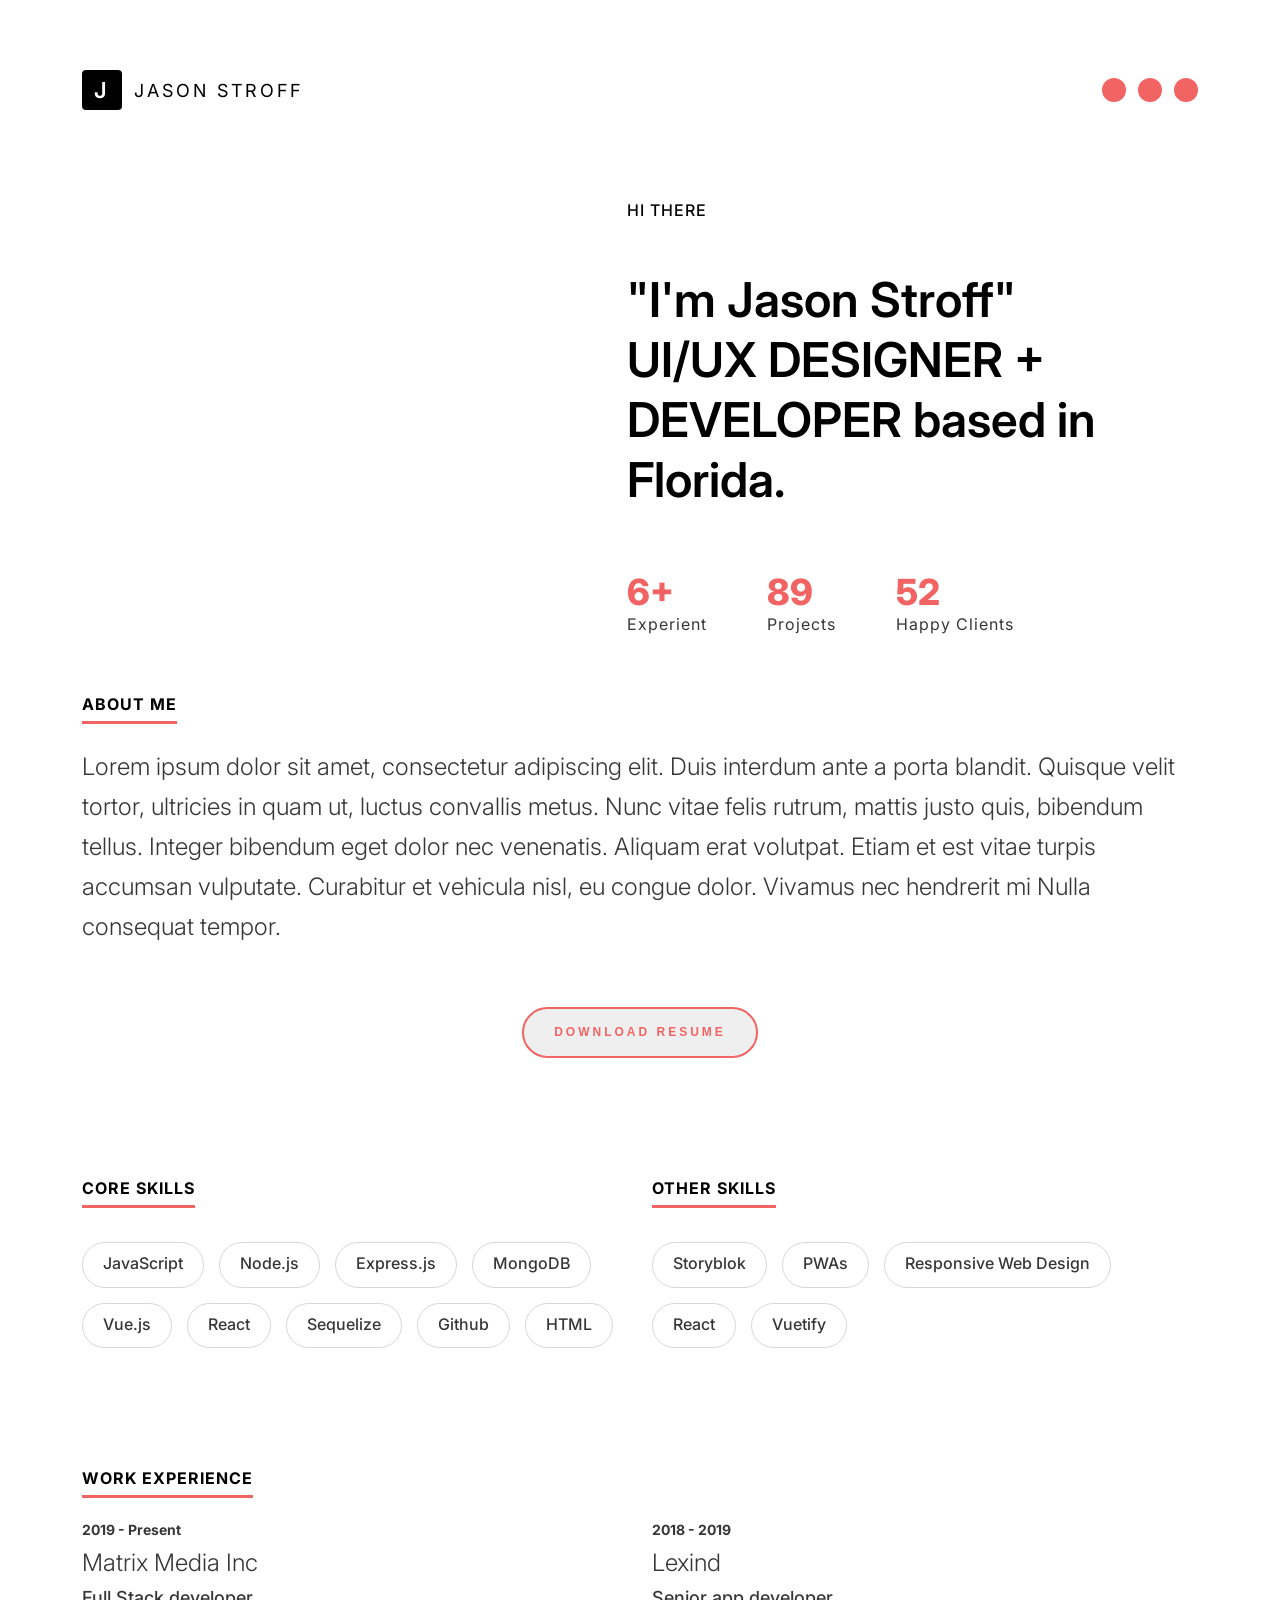
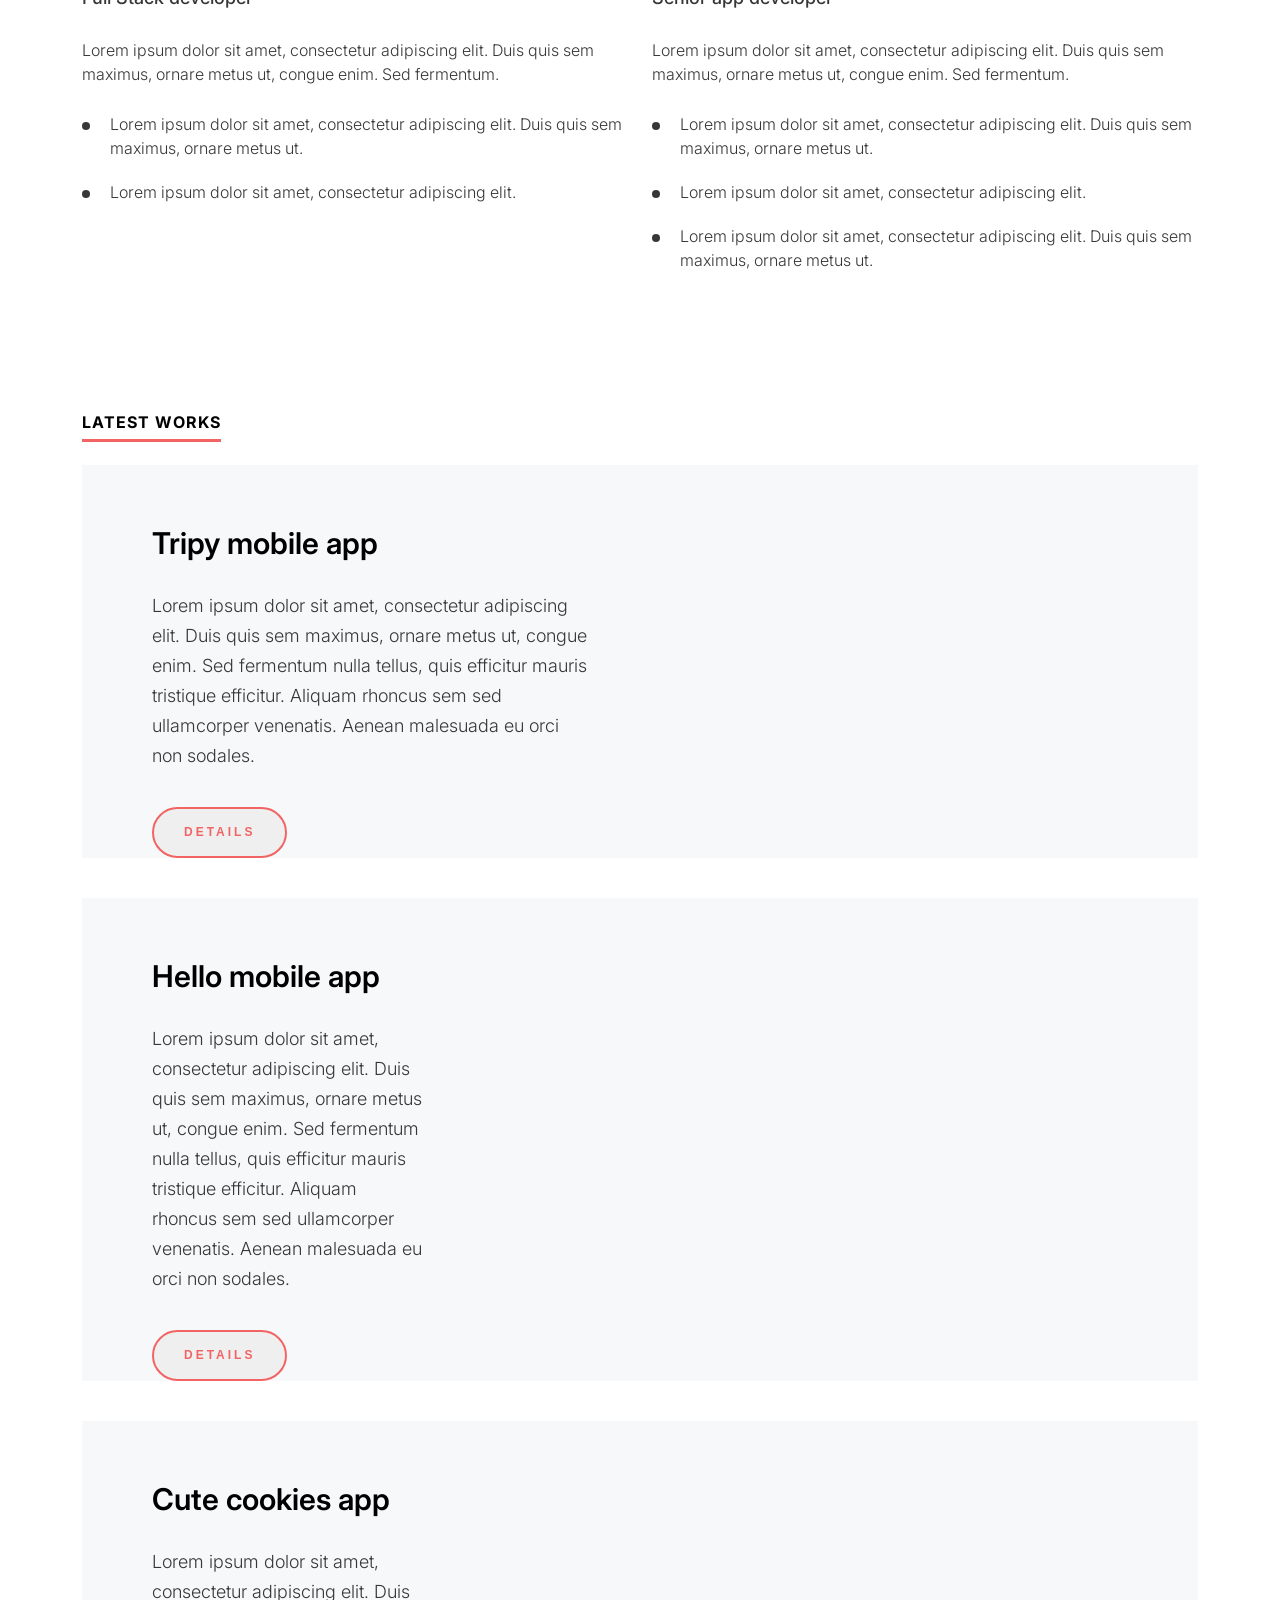
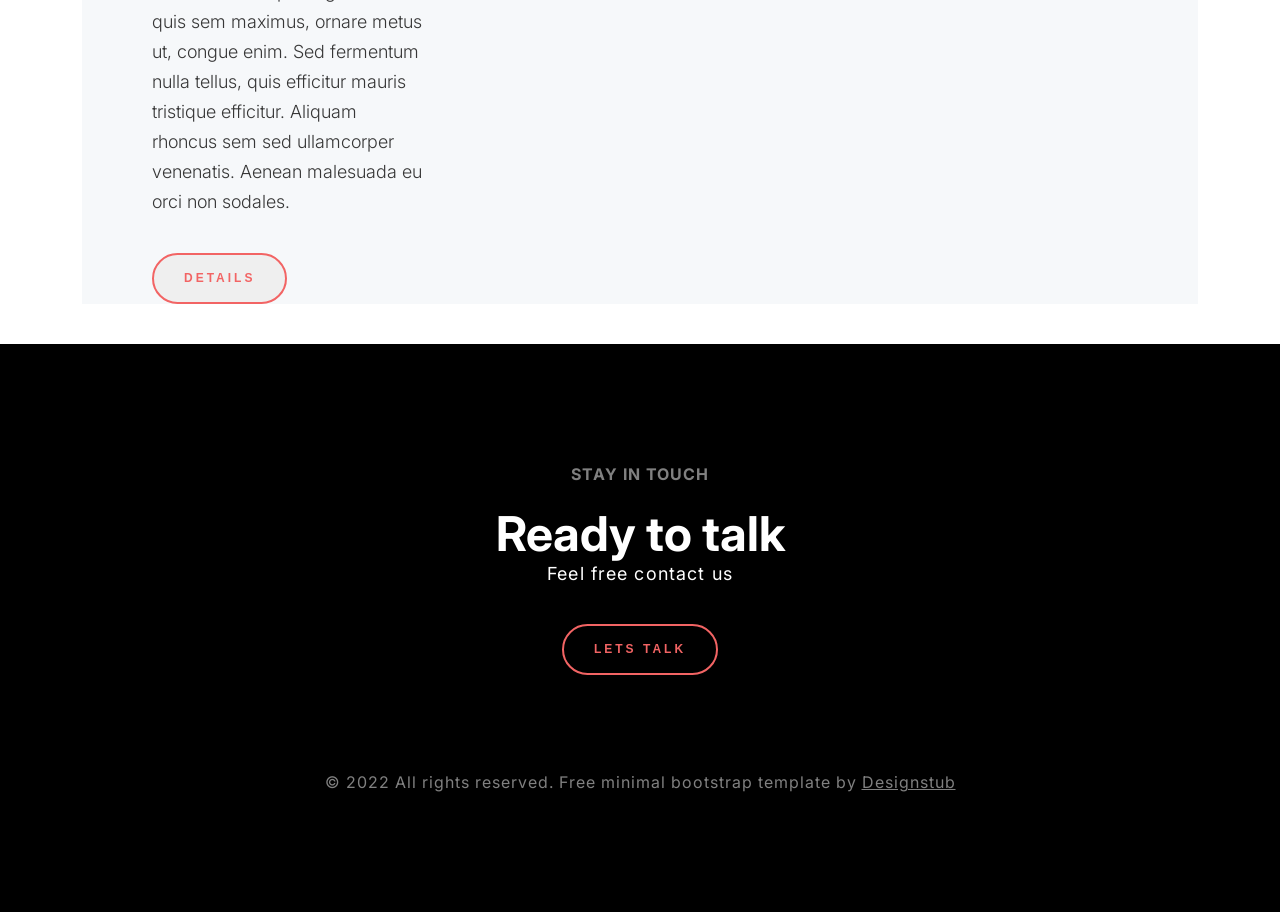
==== index1.html @ cb5e123d "submit code" ====
<!DOCTYPE html>
<html lang="en">
<head>
    <meta charset="UTF-8">
    <meta name="viewport" content="width=device-width, initial-scale=1.0">
    <link rel="preconnect" href="https://fonts.gstatic.com" crossorigin="">
    <link rel="preconnect" href="https://fonts.googleapis.com">
    <link href="https://fonts.googleapis.com/css2?family=Inter:wght@100;200;300;400;500;600;700;800;900&amp;display=swap" rel="stylesheet">
    <link href="https://cdn.jsdelivr.net/npm/remixicon@2.5.0/fonts/remixicon.css" rel="stylesheet">
    <link rel="stylesheet" href="style1.css">
    <link rel="stylesheet" href="reponsive.css">
    <title>Document</title>
</head>
<body>
    <div class="header" id="header">
        <div class="container">
            
            <div class="header-inner">

                <div class="logo">
                    <span>J</span>
                    <div class="text">Jason Stroff</div>
                </div>
    
                <div class="list-social">
                    <li>
                        <a href=""><i class="ri-github-fill"></i></a>
                    </li>
                    <li>
                        <a href=""><i class="ri-stack-overflow-line"></i></a>
                    </li>
                    <li>
                        <a href=""><i class="ri-linkedin-fill"></i></a>
                    </li>       
                </div>
            </div>

        </div>
    </div>

    <div class="banner" style="margin-top: 180px;">
        <div class="container">

            <div class="row">
                <div class="col-12 col-sm-12 col-md-5 col-lg-5 col-xl-5 col-xxl-5">
                    <img src="https://www.designstub.com/demos/defolio/assets/images/profile-image.jpg" alt="">
                </div>

                <div class="col-12 col-sm-12 col-md-7 col-lg-7 col-xl-7 col-xxl-7">
                    <section>
                        <h1>
                            <span>HI THERE</span>
                            "I'm Jason Stroff"
                            <br>
                            UI/UX DESIGNER + DEVELOPER based in Florida.
                        </h1>
                        
                        <ul class="numlist">
                            <li>
                                <strong>6+</strong>
                                <span>Experient</span>
                            </li>
                            <li>
                                <strong>89</strong>
                                <span>Projects</span>
                            </li>
                            <li>
                                <strong>52</strong>
                                <span>Happy Clients</span>
                            </li>
                        </ul>

                    </section>
                </div>
            </div>

        </div>
    </div>
    
    <div class="about">
        <div class="container">
            <h1 class="heading">ABOUT ME</h1>
            <p>Lorem ipsum dolor sit amet, consectetur adipiscing elit. Duis interdum ante a porta blandit. Quisque velit tortor, ultricies in quam ut, luctus convallis metus. Nunc vitae felis rutrum, mattis justo quis, bibendum tellus. Integer bibendum eget dolor nec venenatis. Aliquam erat volutpat. Etiam et est vitae turpis accumsan vulputate. Curabitur et vehicula nisl, eu congue dolor. Vivamus nec hendrerit mi Nulla consequat tempor.</p>
            <div class="wrapbutton" style="text-align: center;">
                <button class="button">Download Resume</button>
            </div>
        </div>
    </div>

    <div class="skills">

        <div class="container">
            <div class="row">
                <div class="col-12 col-sm-12 col-md-6 col-lg-6 col-xl-6 col-xxl-6">
                    <h1 class="heading">Core skills</h1>
                    <ul class="list-skills">
                        <li>JavaScript</li>
                        <li>Node.js</li>
                        <li>Express.js</li>
                        <li>MongoDB</li>
                        <li>Vue.js</li>
                        <li>React</li>
                        <li>Sequelize</li>
                        <li>Github</li>
                        <li>HTML</li>
                    </ul>

                </div>

    
                <div class="col-12 col-sm-12 col-md-6 col-lg-6 col-xl-6 col-xxl-6">
                    <h1 class="heading">Other Skills</h1>
                    <ul class="list-skills">
                        <li>Storyblok</li>
                        <li>PWAs</li>
                        <li>Responsive Web Design</li>
                        <li>React</li>
                        <li>Vuetify</li>
                    </ul>
                </div>

            </div>
        </div>
    </div>

    <div class="work-experience">

        <div class="container">
            <h1 class="heading">Work experience</h1>

            <div class="row list-experience">
                <div class="col-12 col-sm-12 col-md-6 col-lg-6 col-xl-6 col-xxl-6">
                    <section>
                        <span class="year">2019 - Present</span>
                        <h3 class="name">Matrix Media Inc</h3>
                        <span class="position">Full Stack developer</span>
                        <p>Lorem ipsum dolor sit amet, consectetur adipiscing elit. Duis quis sem maximus, ornare metus ut, congue enim. Sed fermentum.</p>
                        <ul>
                            <li>Lorem ipsum dolor sit amet, consectetur adipiscing elit. Duis quis sem maximus, ornare metus ut.</li>
                            <li>Lorem ipsum dolor sit amet, consectetur adipiscing elit.</li>
                        </ul>
                    </section>
    
                    
                </div>
    
                <div class="col-12 col-sm-12 col-md-6 col-lg-6 col-xl-6 col-xxl-6">
                    <section>
                        <span class="year">2018 - 2019</span>
                        <h3 class="name">Lexind</h3>
                        <span class="position">Senior app developer</span>
                            
                        <p>Lorem ipsum dolor sit amet, consectetur adipiscing elit. Duis quis sem maximus, ornare metus ut, congue enim. Sed fermentum.</p>
                        <ul>
                            <li>Lorem ipsum dolor sit amet, consectetur adipiscing elit. Duis quis sem maximus, ornare metus ut.</li>
                            <li>Lorem ipsum dolor sit amet, consectetur adipiscing elit.</li>
                            <li>Lorem ipsum dolor sit amet, consectetur adipiscing elit. Duis quis sem maximus, ornare metus ut.</li>
                        </ul>
                    </section>
                </div>
            </div>
        </div>

    </div>

    <div class="lastest-work">
        <div class="container">
            <h1 class="heading">Latest works</h1>

            <div class="list-work">
                <div class="work">
                   <div class="row">
                        <div class="col-12 col-sm-12 col-md-7 col-lg-7 col-xl-7 col-xxl-7">
                            <section>
                                <h2 class="work-title">Tripy mobile app</h2>
                                <p>Lorem ipsum dolor sit amet, consectetur adipiscing elit. Duis quis sem maximus, ornare metus ut, congue enim. Sed fermentum nulla tellus, quis efficitur mauris tristique efficitur. Aliquam rhoncus sem sed ullamcorper venenatis. Aenean malesuada eu orci non sodales.</p>
                                <button class="button">Details</button>
                            </section>
                        </div>

                        <div class="col-12 col-sm-12 col-md-5 col-lg-5 col-xl-5 col-xxl-5">
                            <img src="https://www.designstub.com/demos/defolio/assets/images/work-1.jpg" alt="" class="lastest-work-img">
                        </div>
                    </div>
                </div>

                <div class="work">
                    <div class="row">
                        <div class="col-12 col-sm-12 col-md-5 col-lg-5 col-xl-5 col-xxl-5">
                            <section>
                                <h2 class="work-title">Hello mobile app</h2>
                                <p>Lorem ipsum dolor sit amet, consectetur adipiscing elit. Duis quis sem maximus, ornare metus ut, congue enim. Sed fermentum nulla tellus, quis efficitur mauris tristique efficitur. Aliquam rhoncus sem sed ullamcorper venenatis. Aenean malesuada eu orci non sodales.</p>
                                <button class="button">Details</button>
                            </section>
                        </div>

                        <div class="col-12 col-sm-12 col-md-5 col-lg-5 col-xl-5 col-xxl-5">
                            <img src="https://www.designstub.com/demos/defolio/assets/images/work-2.jpg" alt="" class="lastest-work-img">
                        </div>
                    </div>
                </div>

                <div class="work">
                    <div class="row">
                        <div class="col-12 col-sm-12 col-md-5 col-lg-5 col-xl-5 col-xxl-5">
                            <section>
                                <h2 class="work-title">Cute cookies app</h2>
                                <p>Lorem ipsum dolor sit amet, consectetur adipiscing elit. Duis quis sem maximus, ornare metus ut, congue enim. Sed fermentum nulla tellus, quis efficitur mauris tristique efficitur. Aliquam rhoncus sem sed ullamcorper venenatis. Aenean malesuada eu orci non sodales.</p>
                                <button class="button">Details</button>
                            </section>
                        </div>

                        <div class="col-12 col-sm-12 col-md-5 col-lg-5 col-xl-5 col-xxl-5">
                            <img src="https://www.designstub.com/demos/defolio/assets/images/work-3.jpg" alt="" class="lastest-work-img">
                        </div>
                    </div>
                </div>    
            </div>
        </div>
    </div>

    <footer class="footer">
        <div class="container">
            <section>
                <span>Stay in touch</span>
                <h2>Ready to talk</h2>
                <p>Feel free contact us</p>
                <button class="button">Lets Talk</button>
            </section>

            <span class="copyright">
                © 2022 All rights reserved. Free minimal bootstrap template by 
                <a href="">Designstub</a>
            </span>
        </div>
    </footer>

    <script src="main.js"></script>
</body>
</html>
---- style1.css ----
* {
    margin: 0;
    padding: 0;
    box-sizing: border-box;
}

body {
    font-family: 'Inter', sans-serif;
    overflow-x: hidden;
    background-color: #FFF;
    font-weight: 400;
    font-style: normal;
    color: #373737;
    font-size: 14px;
}

p {
    margin-top: 0;
    margin-bottom: 1rem;
}

.container {
    width: 100%;
    padding-right: .75rem;
    padding-left: .75rem;
    margin-right: auto;
    margin-left: auto;
}

.header {
    position: fixed;
    top: 0;
    width: 100%;
    z-index: 5;
    background-color: #FFF;
    padding: 70px 0;
    transition-delay: 0s;
    transition-duration: 0.4s;
    transition-property: all;
    transition-timing-function: ease;
}

.header.fixed-header {
    padding: 20px 0;
    box-shadow: 0px 0px 20px rgba(0, 0, 0, 0.25);
}

.header-inner {
    display: flex;
    justify-content: space-between;
    align-items: center;
}

.logo {
    text-transform: uppercase;
    font-size: 18px;
    letter-spacing: 3px;
    color: #000;
    display: flex;
    align-items: center;
}

.logo span {
    display: flex;
    align-items: center;
    justify-content: center;
    width: 40px;
    height: 40px;
    background-color: #000;
    border-radius: 4px;
    color: #FFF;
    font-size: 22px;
    font-weight: 600;
    text-align: center;
    margin-right: 12px;
}

.logo .text {
    animation: all 1s linear;
}

.list-social {
    list-style: none;
    display: flex;
    align-items: center;
    flex-wrap: wrap;
}

.list-social li {
    margin-left: 12px;
}

.list-social li:first-child {
    margin-left: 0;
}

.list-social li a {
    border-radius: 100%;
    color: #FFF;
    width: 24px;
    height: 24px;
    background-color: #F26464;
    display: flex;
    justify-content: center;
    align-items: center;
    text-align: center;
    font-size: 16px;
}

.list-social li a:hover {
    background-color: #000;
    color: #FFF;
}

img {
    max-width: 100%;
    height: auto;
}

.banner section h1 {
    font-weight: 600;
    font-size: 48px;
    line-height: 60px;
    color: #000;
}

.banner section h1 span {
    display: block;
    text-transform: uppercase;
    letter-spacing: 1px;
    font-weight: 500;
    font-size: 16px;
    padding-bottom: 30px;
}

.banner section {
    padding-left: 70px;
    padding-right: 100px;
}

.numlist {
    list-style: none;
    display: flex;
    align-items: center;
    flex-wrap: wrap;
    margin: 0;
    padding: 0;
    margin-top: 60px;
}

.numlist li {
    margin-right: 60px;
}

.numlist strong {
    display: block;
    color: #F26464;
    font-size: 36px;
    font-weight: 800;
}

.numlist span {
    font-size: 16px;
    letter-spacing: 1px;
}

.heading {
    display: inline-block;
    font-weight: 700;
    color: #000;
    text-transform: uppercase;
    letter-spacing: 1px;
    font-size: 16px;
    border-bottom: 3px solid #F26464;
    padding-bottom: 7px;
    margin-bottom: 23px;
}

.about {
    padding-top: 60px;
    padding-bottom: 120px;
}

.about p {
    color: #373737;
    font-size: 24px;
    line-height: 40px;
    font-weight: 300;
    margin-bottom: 60px;
}

.button {
    display: inline-block;
    text-transform: uppercase;
    font-size: 12px;
    line-height: 13px;
    font-weight: 600;
    letter-spacing: 3px;
    color: #F26464;
    padding: 17px 30px;
    border: 2px solid #F26464;
    border-radius: 60px;
}

.button:hover {
    background-color: #F26464;
    color: #FFF;
}

.skills {
    padding-bottom: 105px;
}

.list-skills {
    list-style: none;
    padding: 0;
    margin: 0;
    display: flex;
    flex-wrap: wrap;
    align-items: center;
    margin-top: 11px;
}

.list-skills li {
    display: inline-block;
    color: #373737;
    font-size: 16px;
    padding: 10px 20px;
    background-color: #FFF;
    border: 1px solid #D7D7D7;
    border-radius: 27px;
    margin-right: 15px;
    margin-bottom: 15px;
    font-weight: 500;
    height: 45.6px;
}

.work-experience {
    padding-bottom: 120px;
}

.list-experience span {
    display: block;
}

.year {
    color: #373737;
    font-size: 14px;
    font-weight: 700;
    padding-bottom: 10px;
}

.name {
    font-size: 24px;
    font-weight: 300;
    margin-bottom: 10px;
}
 
.position {
    color: #373737;
    font-weight: 500;
    font-size: 18px;
    padding-bottom: 30px;
}

.list-experience p {
    font-size: 16px;
    line-height: 24px;
    font-weight: 300;
}

.list-experience ul {
    list-style: none;
    padding: 0;
    margin: 0;
    padding-top: 10px;
}

.list-experience ul li {
    font-size: 16px;
    line-height: 24px;
    font-weight: 300;
    padding-left: 28px;
    position: relative;
    margin-bottom: 20px;
}

.list-experience ul li:before {
    content: "";
    position: absolute;
    left: 0;
    top: 10px;
    border-radius: 100%;
    width: 8px;
    height: 8px;
    background-color: #373737;
}

.work {
    padding-left: 70px;
    padding-top: 40px;
    padding-right: 70px;
    background-color: #F6F8FA;
    margin-bottom: 40px;
}

.list-work section {
    padding-top: 20px;
    padding-right: 120px;
}

.work-title {
    color: #000;
    font-size: 30px;
    line-height: 36px;
    font-weight: 600;
    margin-bottom: 30px;
}

.list-work p {
    font-weight: 300;
    font-size: 18px;
    line-height: 30px;
}

.list-work .button {
    margin-top: 20px;
}

.footer {
    background-color: #000;
    padding: 120px 0;
    text-align: center;
}

.footer section {
    padding-bottom: 97px;
}

.footer section span {
    color: rgba(255, 255, 255, 0.5);
    text-transform: uppercase;
    font-weight: 700;
    font-size: 16px;
    letter-spacing: 1px;
    display: block;
    padding-bottom: 20px;
}

.footer section h2 {
    color: #FFF;
    font-size: 48px;
    font-weight: 700;
}

.footer section p {
    letter-spacing: 1.13px;
    color: #FFF;
    font-size: 18px;
    margin-bottom: 40px;
}

.copyright {
    color: rgba(255, 255, 255, 0.5);
    letter-spacing: 1px;
    font-size: 16px;
}

.copyright a {
    color: rgba(255, 255, 255, 0.5);
}

.copyright a:hover {
    color: #F26464;
}

.footer .button {
    background-color: #000;
}


.footer .button:hover {
    background-color: #F26464;
    color: #FFF;
}
---- reponsive.css ----
.container {
    width: 100%;
    margin: auto;
    padding-left: 0.75rem;
    padding-right: 0.75rem;
    margin-right: auto;
    margin-left: auto;
}


.row {
    display: flex;
    flex-wrap: wrap;

    margin-left: -0.75rem;
    margin-right: -0.75rem;
}


.row > * {
    padding-left: 0.75rem;
    padding-right: 0.75rem;

    flex-shrink: 0;
    width: 100%;
    max-width: 100%;
}


/* ===== DEFAULT COL ===== */

[class*="col-"] {
    flex: 0 0 auto;
}



.col-1  { width: 8.333333%; }
.col-2  { width: 16.666667%; }
.col-3  { width: 25%; }
.col-4  { width: 33.333333%; }
.col-5  { width: 41.666667%; }
.col-6  { width: 50%; }
.col-7  { width: 58.333333%; }
.col-8  { width: 66.666667%; }
.col-9  { width: 75%; }
.col-10 { width: 83.333333%; }
.col-11 { width: 91.666667%; }
.col-12 { width: 100%; }


.logo .text {
    animation: disappear 0.5s linear forwards;
}


@media (min-width: 576px) {

    .container {
        max-width: 540px;
    }

    .col-sm-1  { width: 8.333333%; }
    .col-sm-2  { width: 16.666667%; }
    .col-sm-3  { width: 25%; }
    .col-sm-4  { width: 33.333333%; }
    .col-sm-5  { width: 41.666667%; }
    .col-sm-6  { width: 50%; }
    .col-sm-7  { width: 58.333333%; }
    .col-sm-8  { width: 66.666667%; }
    .col-sm-9  { width: 75%; }
    .col-sm-10 { width: 83.333333%; }
    .col-sm-11 { width: 91.666667%; }
    .col-sm-12 { width: 100%; }
}


@media (min-width: 768px) {

    .container {
        max-width: 720px;
    }

    .logo .text {
        display: flex;
        animation: appear 0.5s linear;
    }

    .col-md-1  { width: 8.333333%; }
    .col-md-2  { width: 16.666667%; }
    .col-md-3  { width: 25%; }
    .col-md-4  { width: 33.333333%; }
    .col-md-5  { width: 41.666667%; }
    .col-md-6  { width: 50%; }
    .col-md-7  { width: 58.333333%; }
    .col-md-8  { width: 66.666667%; }
    .col-md-9  { width: 75%; }
    .col-md-10 { width: 83.333333%; }
    .col-md-11 { width: 91.666667%; }
    .col-md-12 { width: 100%; }
}


@media (min-width: 992px) {

    .container {
        max-width: 960px;
    }

    .col-lg-1  { width: 8.333333%; }
    .col-lg-2  { width: 16.666667%; }
    .col-lg-3  { width: 25%; }
    .col-lg-4  { width: 33.333333%; }
    .col-lg-5  { width: 41.666667%; }
    .col-lg-6  { width: 50%; }
    .col-lg-7  { width: 58.333333%; }
    .col-lg-8  { width: 66.666667%; }
    .col-lg-9  { width: 75%; }
    .col-lg-10 { width: 83.333333%; }
    .col-lg-11 { width: 91.666667%; }
    .col-lg-12 { width: 100%; }
}


/* ===== XL ===== */

@media (min-width: 1200px) {

    .container {
        max-width: 1140px;
    }

    .col-xl-1  { width: 8.333333%; }
    .col-xl-2  { width: 16.666667%; }
    .col-xl-3  { width: 25%; }
    .col-xl-4  { width: 33.333333%; }
    .col-xl-5  { width: 41.666667%; }
    .col-xl-6  { width: 50%; }
    .col-xl-7  { width: 58.333333%; }
    .col-xl-8  { width: 66.666667%; }
    .col-xl-9  { width: 75%; }
    .col-xl-10 { width: 83.333333%; }
    .col-xl-11 { width: 91.666667%; }
    .col-xl-12 { width: 100%; }
}


/* ===== XXL ===== */

@media (min-width: 1400px) {

    .container {
        max-width: 1320px;
    }

    .col-xxl-1  { width: 8.333333%; }
    .col-xxl-2  { width: 16.666667%; }
    .col-xxl-3  { width: 25%; }
    .col-xxl-4  { width: 33.333333%; }
    .col-xxl-5  { width: 41.666667%; }
    .col-xxl-6  { width: 50%; }
    .col-xxl-7  { width: 58.333333%; }
    .col-xxl-8  { width: 66.666667%; }
    .col-xxl-9  { width: 75%; }
    .col-xxl-10 { width: 83.333333%; }
    .col-xxl-11 { width: 91.666667%; }
    .col-xxl-12 { width: 100%; }
}


@media (max-width: 768px) {
    .button {
        padding: 11px 10px;
    }
    .header, .header.fixed-header {
        padding: 15px 0;
    }
    .banner, .about, .skills, .work-experience, .lastest-work {
        padding-left: 10px;
        padding-right: 10px;
    }
    .banner img {
        padding: 30px 0;
    }
    .banner section {
        padding-left: 0;
        padding-right: 0;
    }
    .banner section h1, .work-title {
        font-size: 30px;
        line-height: 40px;
    }
    .numlist {
        margin-top: 20px;
    }
    .numlist li {
        margin-right: 30px;
    }

    .numlist strong {
        font-size: 30px;
    }

    .numlist span {
        font-size: 14px;
    }
    .about p, .work-content-sec p, .work-content-sec li {
        font-size: 15px;
        line-height: 30px;
        margin-bottom: 30px;
    }
    .skills, .lastest-work, .work-experience {
        padding-bottom: 0;
    }
    .skills .col-12, .work-experience .col-12 {
        margin-bottom: 40px;
    }
    .work {
        padding: 30px;
    }
    .list-work section {
        padding-right: 0;
        padding-bottom: 30px;
    }
    .list-work p {
        font-size: 15px;
        line-height: 30px;
    }
    .footer {
        padding: 60px 10px;
    }
    .footer section {
        padding-bottom: 30px;
    }
    .footer section h2 {
        font-size: 40px;
    }
    .footer section p {
    letter-spacing: 1.13px;
    color: #FFF;
    font-size: 18px;
    margin-bottom: 40px;
    }   
    .copyright {
        font-size: 14px;
    }
}


@keyframes appear {

    from {
        transform: scale(0)
    }

    to {
        transform: scale(1)
    }
}

@keyframes disappear {

    from {
        transform: scale(1)
    }

    to {
        transform: scale(0)
    }
}
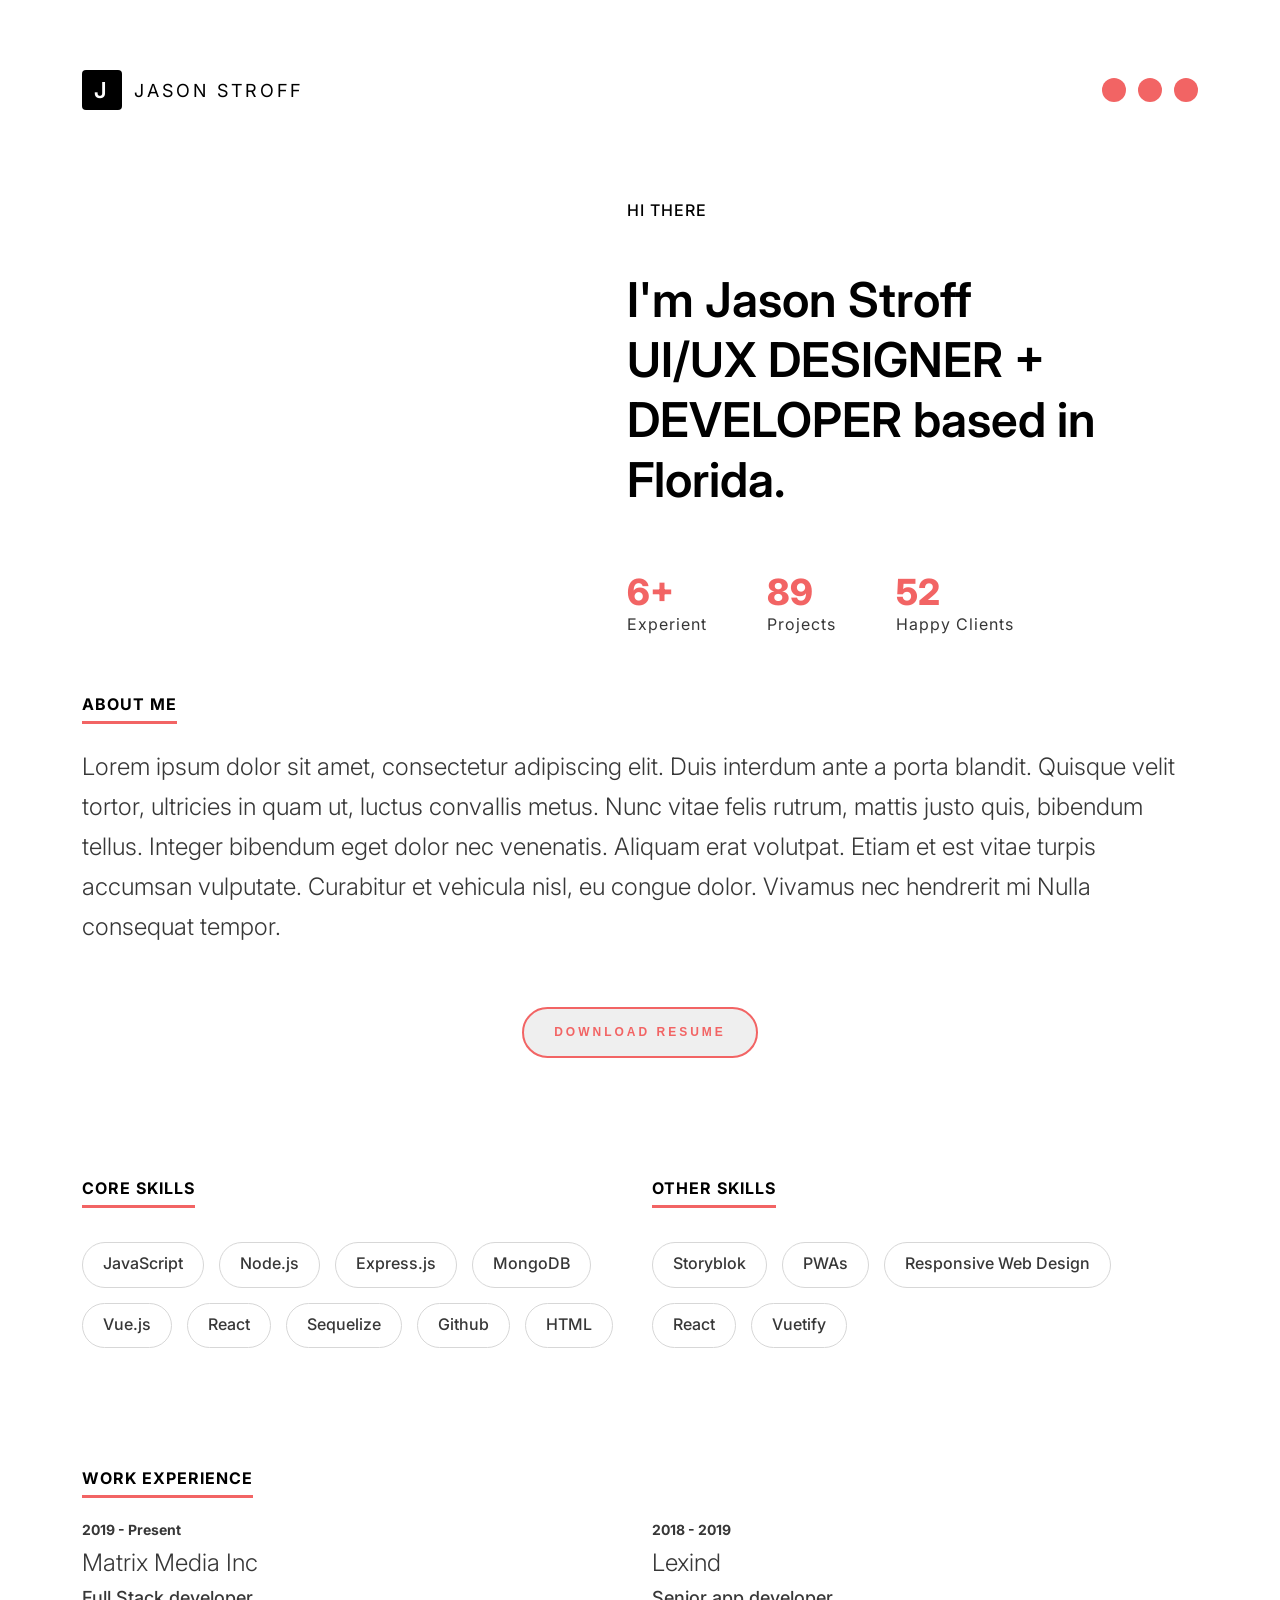
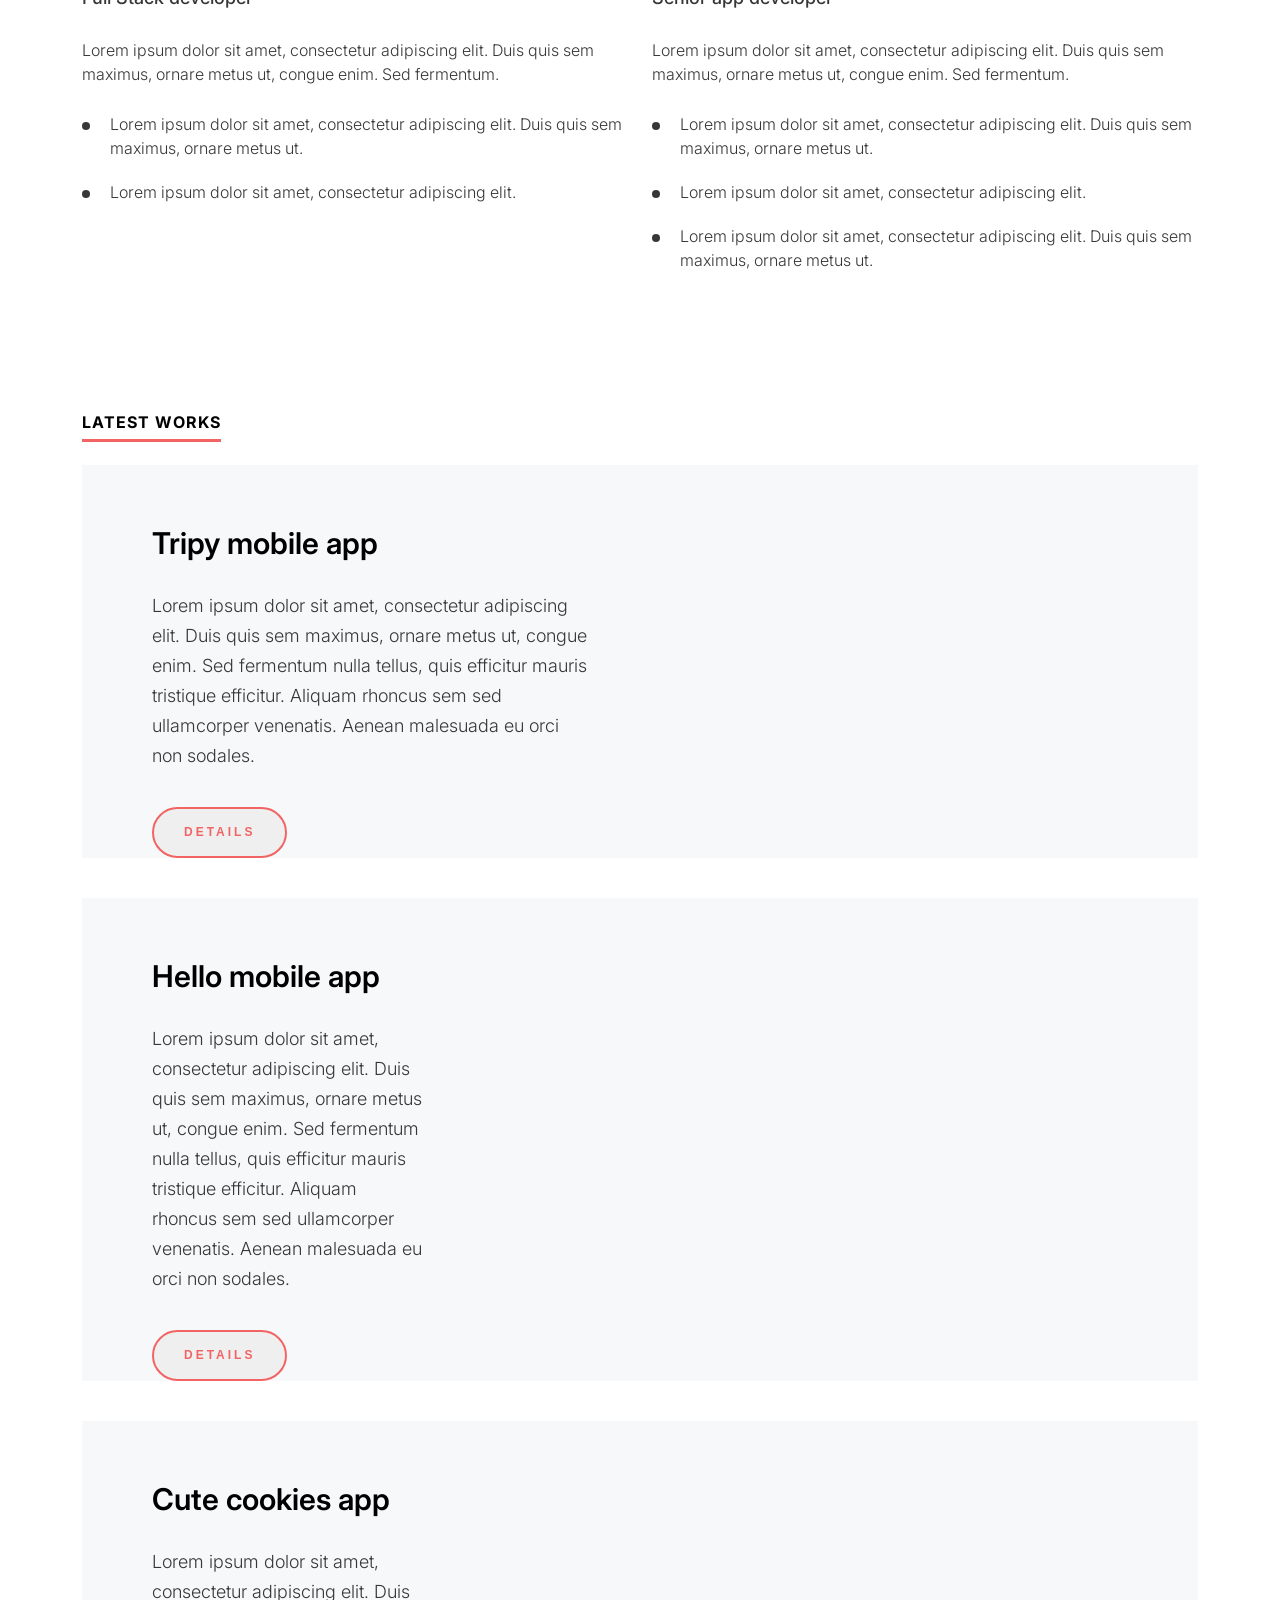
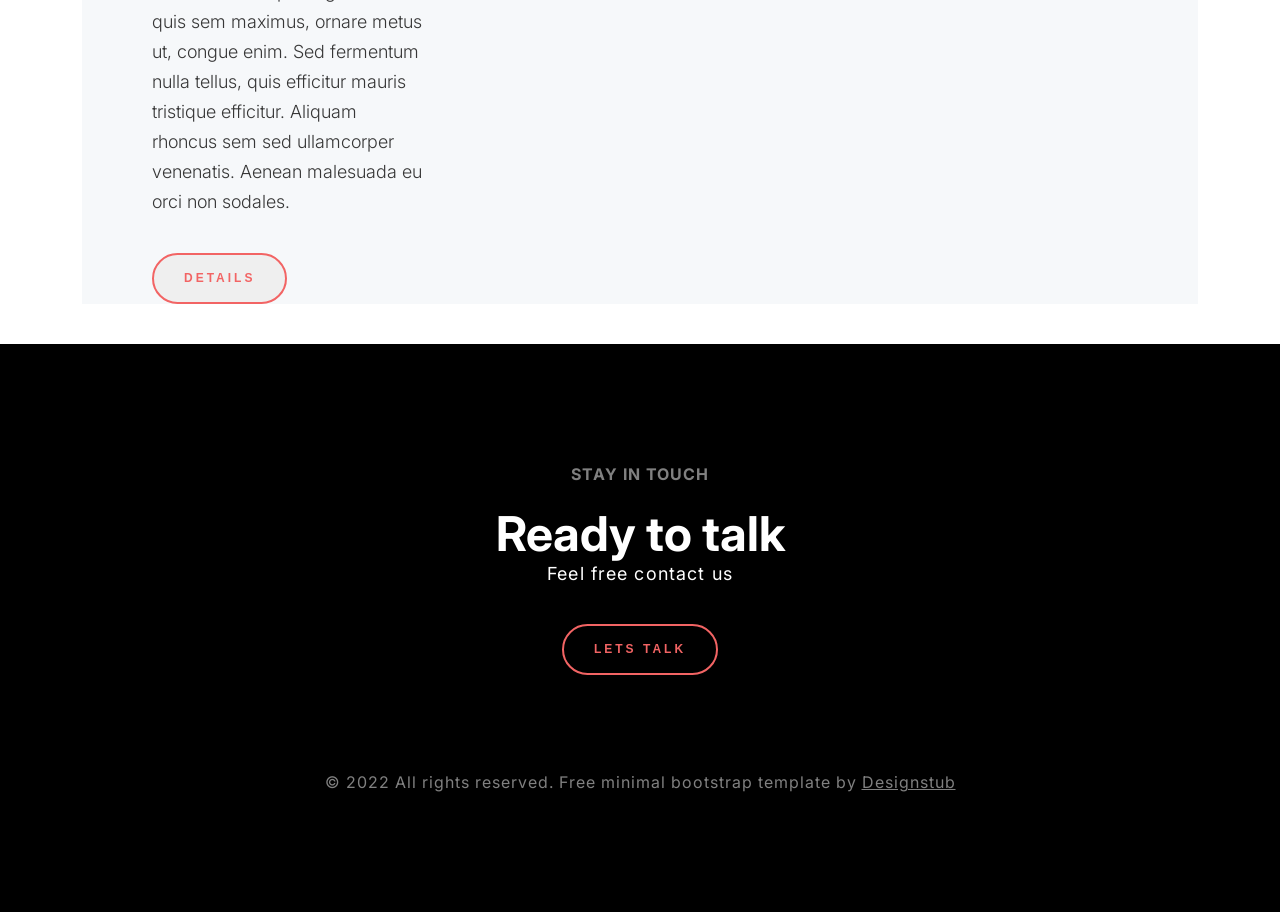
==== commit f25fe048: "fix bug" ====
--- a/index1.html
+++ b/index1.html
@@ -50,7 +50,7 @@
                     <section>
                         <h1>
                             <span>HI THERE</span>
-                            "I'm Jason Stroff"
+                            I'm Jason Stroff
                             <br>
                             UI/UX DESIGNER + DEVELOPER based in Florida.
                         </h1>
--- a/reponsive.css
+++ b/reponsive.css
@@ -27,7 +27,6 @@
 }
 
 
-/* ===== DEFAULT COL ===== */
 
 [class*="col-"] {
     flex: 0 0 auto;
@@ -122,8 +121,6 @@
 }
 
 
-/* ===== XL ===== */
-
 @media (min-width: 1200px) {
 
     .container {
@@ -145,8 +142,6 @@
 }
 
 
-/* ===== XXL ===== */
-
 @media (min-width: 1400px) {
 
     .container {
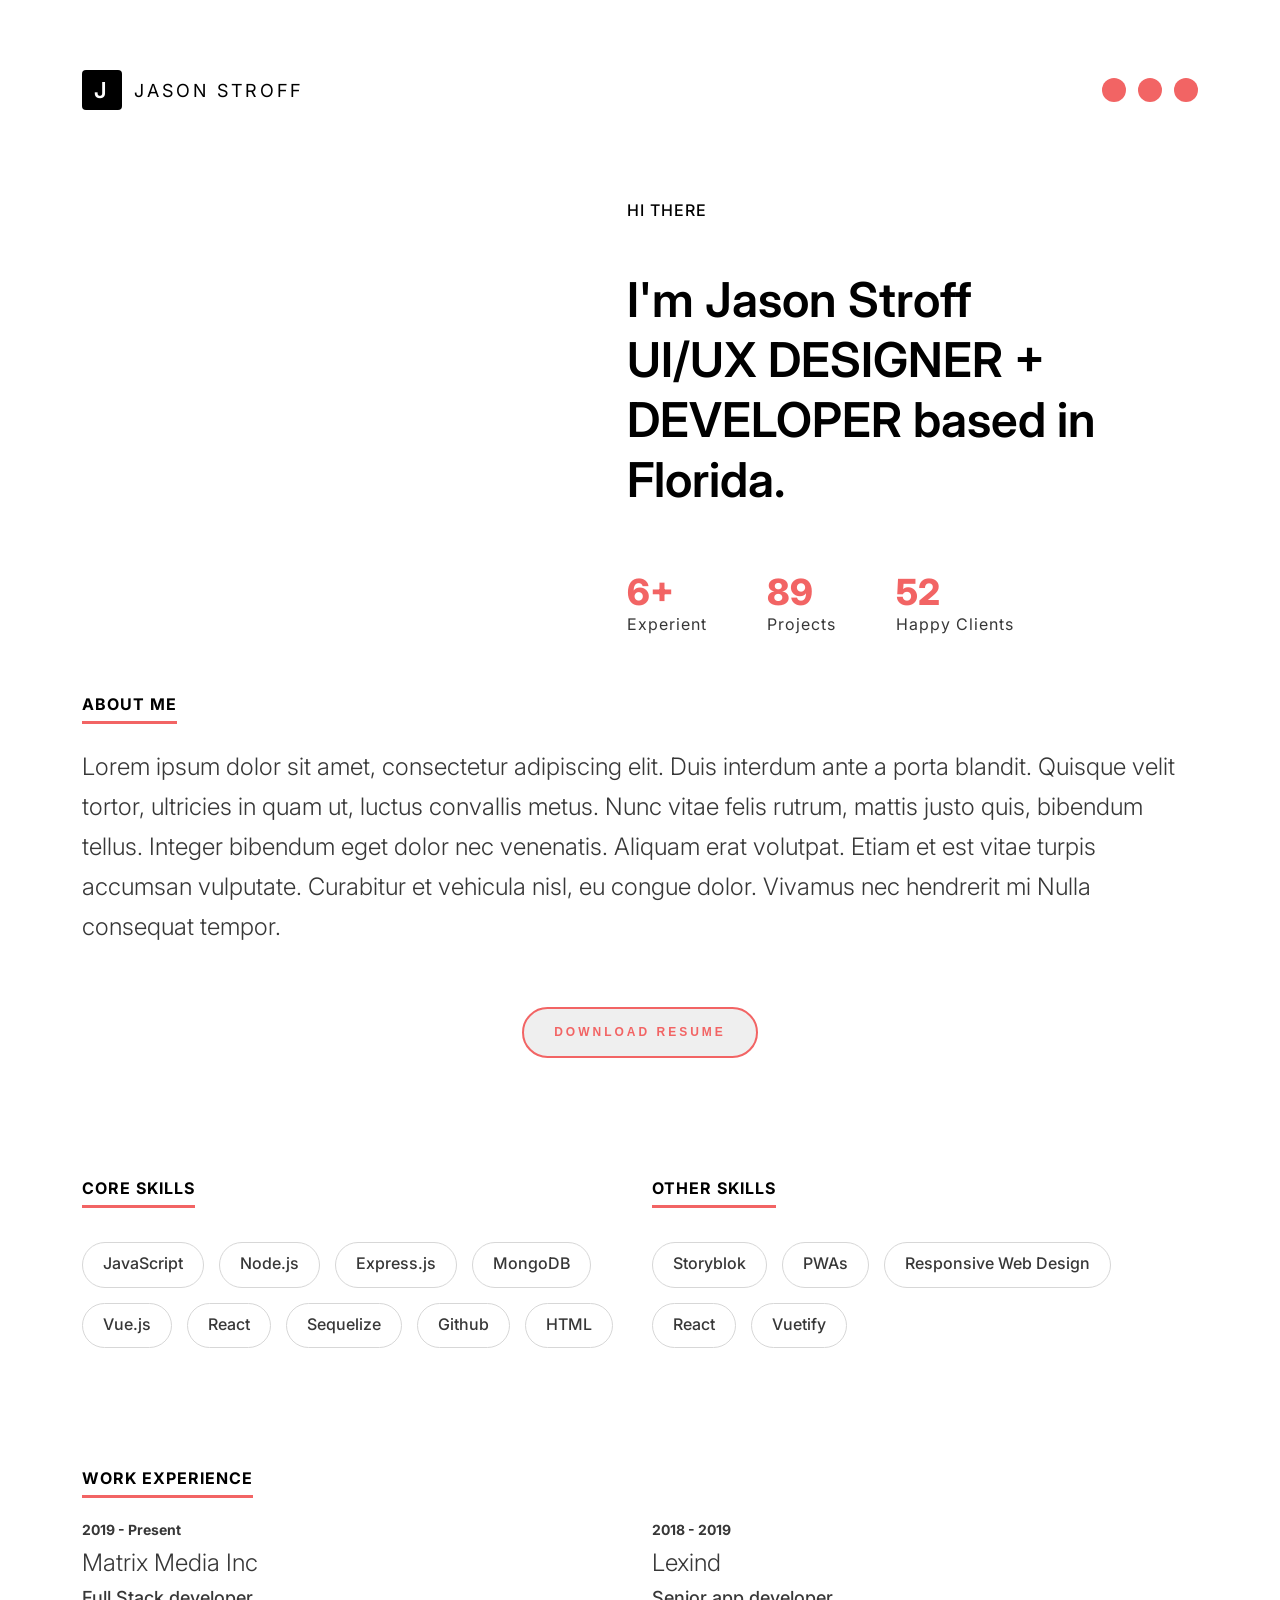
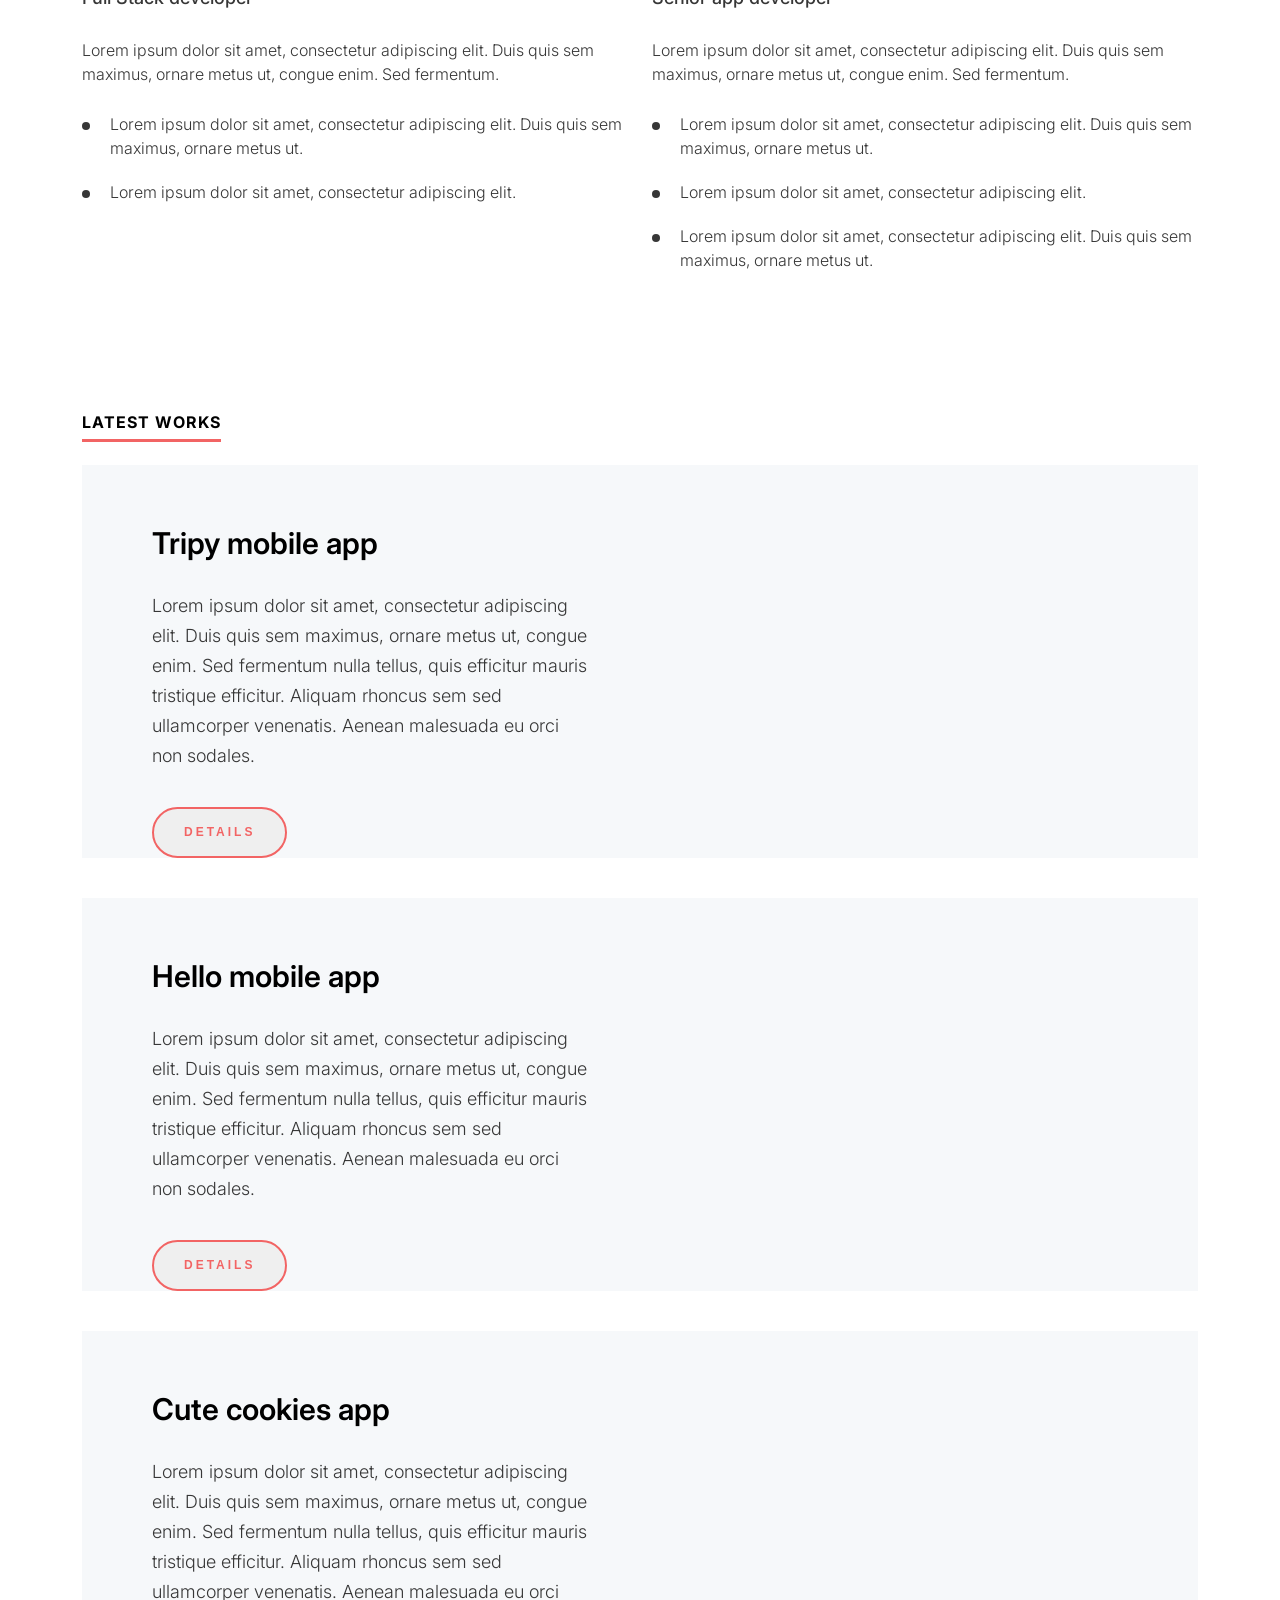
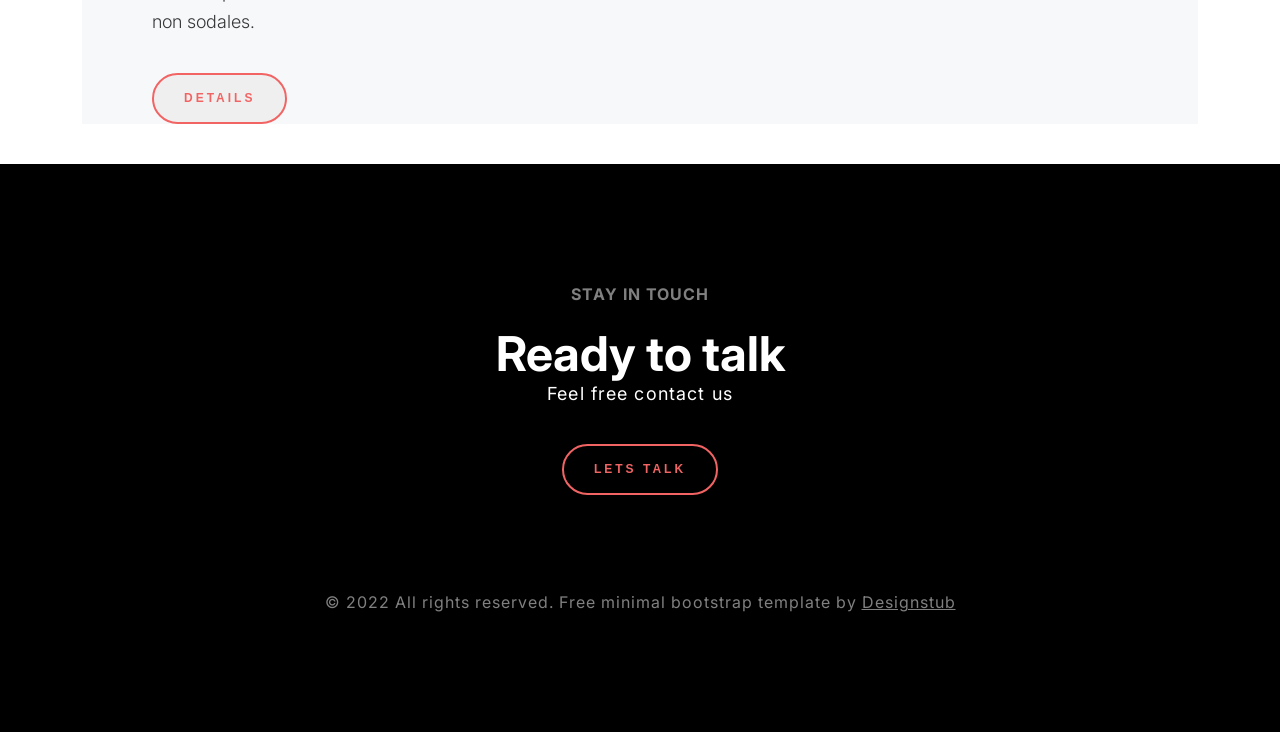
==== commit 2c88c36c: "Done" ====
--- a/index1.html
+++ b/index1.html
@@ -9,7 +9,8 @@
     <link href="https://cdn.jsdelivr.net/npm/remixicon@2.5.0/fonts/remixicon.css" rel="stylesheet">
     <link rel="stylesheet" href="style1.css">
     <link rel="stylesheet" href="reponsive.css">
-    <title>Document</title>
+    <link rel="icon" href="[data-uri]" type="image/gif" sizes="16x16">
+    <title>Defolio - Bootstrap 5 html resume template </title>
 </head>
 <body>
     <div class="header" id="header">
@@ -40,7 +41,6 @@
 
     <div class="banner" style="margin-top: 180px;">
         <div class="container">
-
             <div class="row">
                 <div class="col-12 col-sm-12 col-md-5 col-lg-5 col-xl-5 col-xxl-5">
                     <img src="https://www.designstub.com/demos/defolio/assets/images/profile-image.jpg" alt="">
@@ -69,7 +69,6 @@
                                 <span>Happy Clients</span>
                             </li>
                         </ul>
-
                     </section>
                 </div>
             </div>
@@ -88,7 +87,6 @@
     </div>
 
     <div class="skills">
-
         <div class="container">
             <div class="row">
                 <div class="col-12 col-sm-12 col-md-6 col-lg-6 col-xl-6 col-xxl-6">
@@ -186,7 +184,7 @@
 
                 <div class="work">
                     <div class="row">
-                        <div class="col-12 col-sm-12 col-md-5 col-lg-5 col-xl-5 col-xxl-5">
+                        <div class="col-12 col-sm-12 col-md-7 col-lg-7 col-xl-7 col-xxl-7">
                             <section>
                                 <h2 class="work-title">Hello mobile app</h2>
                                 <p>Lorem ipsum dolor sit amet, consectetur adipiscing elit. Duis quis sem maximus, ornare metus ut, congue enim. Sed fermentum nulla tellus, quis efficitur mauris tristique efficitur. Aliquam rhoncus sem sed ullamcorper venenatis. Aenean malesuada eu orci non sodales.</p>
@@ -202,7 +200,7 @@
 
                 <div class="work">
                     <div class="row">
-                        <div class="col-12 col-sm-12 col-md-5 col-lg-5 col-xl-5 col-xxl-5">
+                        <div class="col-12 col-sm-12 col-md-7 col-lg-7 col-xl-7 col-xxl-7">
                             <section>
                                 <h2 class="work-title">Cute cookies app</h2>
                                 <p>Lorem ipsum dolor sit amet, consectetur adipiscing elit. Duis quis sem maximus, ornare metus ut, congue enim. Sed fermentum nulla tellus, quis efficitur mauris tristique efficitur. Aliquam rhoncus sem sed ullamcorper venenatis. Aenean malesuada eu orci non sodales.</p>
--- a/reponsive.css
+++ b/reponsive.css
@@ -52,7 +52,6 @@
     animation: disappear 0.5s linear forwards;
 }
 
-
 @media (min-width: 576px) {
 
     .container {
@@ -73,7 +72,6 @@
     .col-sm-12 { width: 100%; }
 }
 
-
 @media (min-width: 768px) {
 
     .container {
@@ -99,7 +97,6 @@
     .col-md-12 { width: 100%; }
 }
 
-
 @media (min-width: 992px) {
 
     .container {
@@ -120,7 +117,6 @@
     .col-lg-12 { width: 100%; }
 }
 
-
 @media (min-width: 1200px) {
 
     .container {
@@ -162,7 +158,6 @@
     .col-xxl-12 { width: 100%; }
 }
 
-
 @media (max-width: 768px) {
     .button {
         padding: 11px 10px;
@@ -231,10 +226,10 @@
         font-size: 40px;
     }
     .footer section p {
-    letter-spacing: 1.13px;
-    color: #FFF;
-    font-size: 18px;
-    margin-bottom: 40px;
+        letter-spacing: 1.13px;
+        color: #FFF;
+        font-size: 18px;
+        margin-bottom: 40px;
     }   
     .copyright {
         font-size: 14px;
@@ -243,7 +238,6 @@
 
 
 @keyframes appear {
-
     from {
         transform: scale(0)
     }
@@ -254,7 +248,6 @@
 }
 
 @keyframes disappear {
-
     from {
         transform: scale(1)
     }
